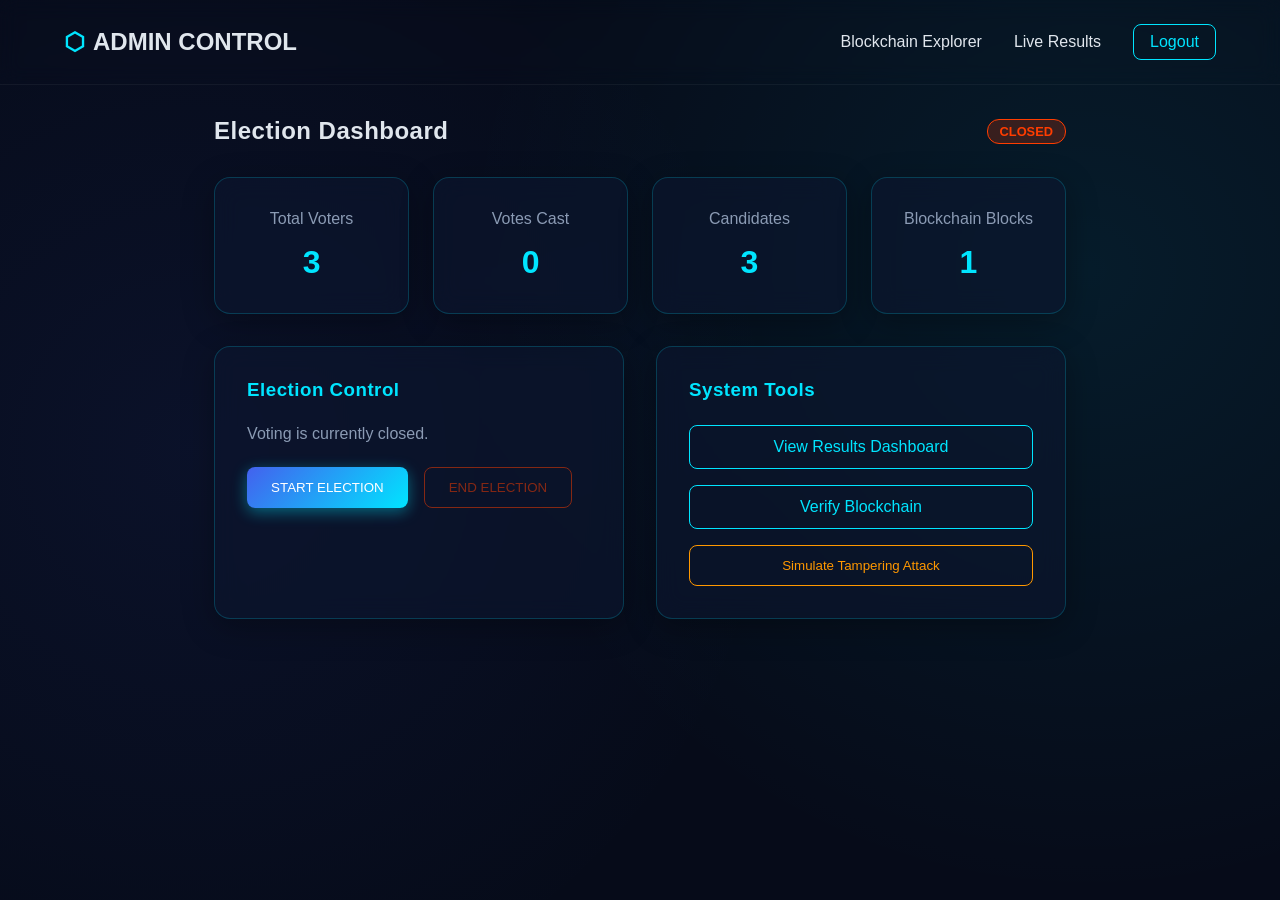
==== frontend/admin.html @ 610a8cd8 "Initial commit - ChainVote Blockchain E-Voting System" ====
<!DOCTYPE html>
<html lang="en">
<head>
    <meta charset="UTF-8">
    <title>ChainVote - Admin Portal</title>
    <link rel="stylesheet" href="css/style.css">
    <style>
        .admin-grid {
            display: grid;
            grid-template-columns: repeat(4, 1fr);
            gap: 1.5rem;
            margin-bottom: 2rem;
        }
        .stat-card { text-align: center; }
        .stat-val { font-size: 2rem; font-weight: bold; color: var(--primary); margin-top: 1rem; }
        .admin-controls {
            display: grid;
            grid-template-columns: 1fr 1fr;
            gap: 2rem;
        }
        .live-indicator {
            display: inline-block;
            padding: 0.25rem 0.75rem;
            border-radius: 12px;
            font-size: 0.8rem;
            font-weight: bold;
        }
        .indicator-live { background: rgba(0,230,118,0.2); color: var(--success); border: 1px solid var(--success); }
        .indicator-closed { background: rgba(255,61,0,0.2); color: var(--danger); border: 1px solid var(--danger); }
        
        /* Modal for tampering demo */
        .modal {
            display: none;
            position: fixed;
            top: 0; left: 0; right: 0; bottom: 0;
            background: rgba(0,0,0,0.8);
            backdrop-filter: blur(5px);
            z-index: 1000;
            justify-content: center;
            align-items: center;
        }
        .modal-content { background: var(--bg-main); width: 100%; max-width: 400px; padding: 2rem; border-radius: 12px; border: 1px solid var(--border); }
    </style>
</head>
<body>
    <nav>
        <div class="logo">
            <span class="logo-icon">⬡</span> ADMIN CONTROL
        </div>
        <div class="nav-links">
            <a href="blockchain.html">Blockchain Explorer</a>
            <a href="results.html">Live Results</a>
            <a href="#" onclick="logout()" class="btn btn-outline" style="padding: 0.5rem 1rem;">Logout</a>
        </div>
    </nav>

    <div class="container fade-in">
        <div style="display: flex; justify-content: space-between; align-items: center; margin-bottom: 2rem;">
            <h2>Election Dashboard</h2>
            <div id="statusBadge" class="live-indicator indicator-closed">CLOSED</div>
        </div>

        <div class="admin-grid">
            <div class="glass-panel stat-card">
                <div style="color:var(--text-muted)">Total Voters</div>
                <div class="stat-val" id="totalVoters">0</div>
            </div>
            <div class="glass-panel stat-card">
                <div style="color:var(--text-muted)">Votes Cast</div>
                <div class="stat-val" id="votesCast">0</div>
            </div>
            <div class="glass-panel stat-card">
                <div style="color:var(--text-muted)">Candidates</div>
                <div class="stat-val" id="totalCandidates">0</div>
            </div>
            <div class="glass-panel stat-card">
                <div style="color:var(--text-muted)">Blockchain Blocks</div>
                <div class="stat-val" id="totalBlocks">0</div>
            </div>
        </div>

        <div class="admin-controls">
            <div class="glass-panel">
                <h3 style="margin-bottom: 1.5rem; color: var(--primary);">Election Control</h3>
                
                <div id="controlMsg" style="margin-bottom: 1.5rem; color: var(--text-muted);">
                    Voting is currently closed.
                </div>
                
                <div style="display: flex; gap: 1rem;">
                    <button id="startBtn" class="btn btn-primary" onclick="toggleElection(true)">START ELECTION</button>
                    <button id="endBtn" class="btn btn-outline" style="color:var(--danger); border-color:var(--danger);" onclick="toggleElection(false)">END ELECTION</button>
                </div>
            </div>

            <div class="glass-panel">
                <h3 style="margin-bottom: 1.5rem; color: var(--primary);">System Tools</h3>
                
                <div style="display: flex; flex-direction: column; gap: 1rem;">
                    <a href="results.html" class="btn btn-outline" style="text-align: center;">View Results Dashboard</a>
                    <a href="blockchain.html" class="btn btn-outline" style="text-align: center;">Verify Blockchain</a>
                    <button onclick="document.getElementById('tamperModal').style.display='flex'" class="btn btn-outline" style="border-color: #ff9800; color: #ff9800;">Simulate Tampering Attack</button>
                </div>
            </div>
        </div>
    </div>

    <!-- Tamper Modal -->
    <div id="tamperModal" class="modal">
        <div class="modal-content slide-up">
            <h3 style="color: #ff9800; margin-bottom: 1rem;">Simulate Attack</h3>
            <p style="color: var(--text-muted); font-size: 0.9rem; margin-bottom: 1.5rem;">This will artificially modify a previous block's hash to demonstrate how the blockchain validation detects tampering.</p>
            <div style="display: flex; gap: 1rem;">
                <button onclick="document.getElementById('tamperModal').style.display='none'" class="btn btn-outline" style="flex:1;">Cancel</button>
                <button onclick="tamperBlock()" class="btn btn-primary" style="flex:1; background: linear-gradient(135deg, #ff9800 0%, #ff5722 100%);">Modify Hash</button>
            </div>
        </div>
    </div>

    <script src="js/app.js"></script>
    <script>
        // Use standard auth checking, fallback to manual logic to not break if checkAuth redirects wrong
        let user = null;
        try {
            const userStr = sessionStorage.getItem('currentUser');
            if(userStr) user = JSON.parse(userStr);
        } catch(e){}
        
        if (!user || user.role !== 'ADMIN') {
            // Simple mock bypass if needed, but normally redirect
            // window.location.href = 'login.html';
        }

        function updateAdminUI() {
            const users = JSON.parse(localStorage.getItem('users'));
            const cands = JSON.parse(localStorage.getItem('candidates'));
            const chain = JSON.parse(localStorage.getItem('blockchain'));
            const isLive = isElectionLive();
            
            let voterCount = 0;
            let votedCount = 0;
            
            for(let k in users) {
                if(users[k].role === 'VOTER') {
                    voterCount++;
                    if(users[k].hasVoted) votedCount++;
                }
            }
            
            document.getElementById('totalVoters').textContent = voterCount;
            document.getElementById('votesCast').textContent = votedCount;
            document.getElementById('totalCandidates').textContent = cands.length;
            document.getElementById('totalBlocks').textContent = chain.length;
            
            const badge = document.getElementById('statusBadge');
            const msg = document.getElementById('controlMsg');
            
            if(isLive) {
                badge.className = 'live-indicator indicator-live';
                badge.textContent = '● LIVE';
                msg.textContent = 'Election is LIVE. Voters can now cast their votes.';
                document.getElementById('startBtn').disabled = true;
                document.getElementById('startBtn').style.opacity = '0.5';
                document.getElementById('endBtn').disabled = false;
                document.getElementById('endBtn').style.opacity = '1';
            } else {
                badge.className = 'live-indicator indicator-closed';
                badge.textContent = 'CLOSED';
                msg.textContent = 'Voting is currently closed.';
                document.getElementById('startBtn').disabled = false;
                document.getElementById('startBtn').style.opacity = '1';
                document.getElementById('endBtn').disabled = true;
                document.getElementById('endBtn').style.opacity = '0.5';
            }
        }
        
        function toggleElection(live) {
            if(live) startElection();
            else endElection();
            updateAdminUI();
        }
        
        function tamperBlock() {
            const chain = JSON.parse(localStorage.getItem('blockchain'));
            if(chain.length > 1) {
                // Modify a random block (except genesis and the last one to break the link)
                const targetIdx = 0; // Break genesis link
                chain[targetIdx].hash = 'TAMPERED_HASH_DATA_INVALID';
                localStorage.setItem('blockchain', JSON.stringify(chain));
                alert("Block #0 has been tampered. Go to Verify Blockchain to see the integrity failure.");
            } else {
                alert("Need more blocks to tamper effectively.");
            }
            document.getElementById('tamperModal').style.display='none';
        }

        updateAdminUI();
        setInterval(updateAdminUI, 2000); // Auto refresh stats
    </script>
</body>
</html>
---- frontend/css/style.css ----
:root {
    --bg-main: #060b19;
    --bg-card: rgba(13, 23, 48, 0.6);
    --primary: #00e5ff;
    --primary-glow: rgba(0, 229, 255, 0.4);
    --secondary: #4361ee;
    --text-main: #e0e6ed;
    --text-muted: #8b9bb4;
    --border: rgba(0, 229, 255, 0.2);
    --success: #00e676;
    --danger: #ff3d00;
}

* {
    margin: 0;
    padding: 0;
    box-sizing: border-box;
    font-family: 'Inter', 'Segoe UI', Tahoma, Geneva, Verdana, sans-serif;
}

body {
    background-color: var(--bg-main);
    color: var(--text-main);
    min-height: 100vh;
    display: flex;
    flex-direction: column;
    background-image: 
        radial-gradient(circle at 15% 50%, rgba(67, 97, 238, 0.08) 0%, transparent 50%),
        radial-gradient(circle at 85% 30%, rgba(0, 229, 255, 0.08) 0%, transparent 50%);
    overflow-x: hidden;
}

a {
    text-decoration: none;
    color: inherit;
}

/* Glassmorphism Cards */
.glass-panel {
    background: var(--bg-card);
    backdrop-filter: blur(12px);
    -webkit-backdrop-filter: blur(12px);
    border: 1px solid var(--border);
    border-radius: 16px;
    padding: 2rem;
    box-shadow: 0 8px 32px 0 rgba(0, 0, 0, 0.3);
}

/* Typography */
h1, h2, h3, h4 {
    font-weight: 600;
    letter-spacing: 0.5px;
}

.text-gradient {
    background: linear-gradient(90deg, var(--primary) 0%, var(--secondary) 100%);
    -webkit-background-clip: text;
    -webkit-text-fill-color: transparent;
}

.subtitle {
    color: var(--text-muted);
    font-size: 1.1rem;
    line-height: 1.6;
}

/* Buttons */
.btn {
    display: inline-block;
    padding: 0.75rem 1.5rem;
    border-radius: 8px;
    font-weight: 500;
    cursor: pointer;
    transition: all 0.3s ease;
    border: none;
    outline: none;
    text-align: center;
}

.btn-primary {
    background: linear-gradient(135deg, var(--secondary) 0%, var(--primary) 100%);
    color: #fff;
    box-shadow: 0 4px 15px var(--primary-glow);
}

.btn-primary:hover {
    transform: translateY(-2px);
    box-shadow: 0 6px 20px var(--primary-glow);
}

.btn-outline {
    background: transparent;
    border: 1px solid var(--primary);
    color: var(--primary);
}

.btn-outline:hover {
    background: rgba(0, 229, 255, 0.1);
}

/* Navbar */
nav {
    display: flex;
    justify-content: space-between;
    align-items: center;
    padding: 1.5rem 5%;
    border-bottom: 1px solid rgba(255, 255, 255, 0.05);
    backdrop-filter: blur(10px);
    position: sticky;
    top: 0;
    z-index: 100;
}

.logo {
    font-size: 1.5rem;
    font-weight: 700;
    display: flex;
    align-items: center;
    gap: 0.5rem;
}

.logo-icon {
    color: var(--primary);
}

.nav-links {
    display: flex;
    gap: 2rem;
    align-items: center;
}

.nav-links a:hover {
    color: var(--primary);
}

/* Utilities */
.container {
    max-width: 1200px;
    margin: 0 auto;
    padding: 2rem 5%;
    flex: 1;
}

.grid {
    display: grid;
    gap: 2rem;
}

.flex-center {
    display: flex;
    justify-content: center;
    align-items: center;
}

/* Forms */
.form-group {
    margin-bottom: 1.5rem;
}

.form-group label {
    display: block;
    margin-bottom: 0.5rem;
    color: var(--text-muted);
    font-size: 0.9rem;
}

.form-control {
    width: 100%;
    padding: 0.8rem 1rem;
    background: rgba(0, 0, 0, 0.2);
    border: 1px solid rgba(255, 255, 255, 0.1);
    border-radius: 8px;
    color: var(--text-main);
    transition: all 0.3s ease;
}

.form-control:focus {
    border-color: var(--primary);
    outline: none;
    box-shadow: 0 0 0 2px rgba(0, 229, 255, 0.2);
}

/* Animations */
.fade-in { animation: fadeIn 0.8s ease forwards; }
.slide-up { animation: slideUp 0.8s ease forwards; }

@keyframes fadeIn {
    from { opacity: 0; }
    to { opacity: 1; }
}

@keyframes slideUp {
    from { opacity: 0; transform: translateY(20px); }
    to { opacity: 1; transform: translateY(0); }
}

/* Blockchain Nodes */
.blockchain-visual {
    display: flex;
    align-items: center;
    justify-content: center;
    gap: 1rem;
    flex-wrap: wrap;
}

.node {
    background: rgba(13, 23, 48, 0.8);
    border: 1px solid var(--primary);
    padding: 1rem;
    border-radius: 8px;
    min-width: 150px;
    position: relative;
    box-shadow: 0 0 15px rgba(0, 229, 255, 0.1);
    font-size: 0.8rem;
}

.node-header {
    font-weight: 600;
    color: var(--primary);
    margin-bottom: 0.5rem;
    border-bottom: 1px solid rgba(255, 255, 255, 0.1);
    padding-bottom: 0.5rem;
}

.node-link {
    color: var(--primary);
    font-size: 1.5rem;
}

.hash-text {
    font-family: monospace;
    color: var(--text-muted);
    word-break: break-all;
}

/* Responsive */
@media (max-width: 768px) {
    .nav-links {
        display: none; /* simple mobile handling for demo */
    }
    .grid {
        grid-template-columns: 1fr !important;
    }
}
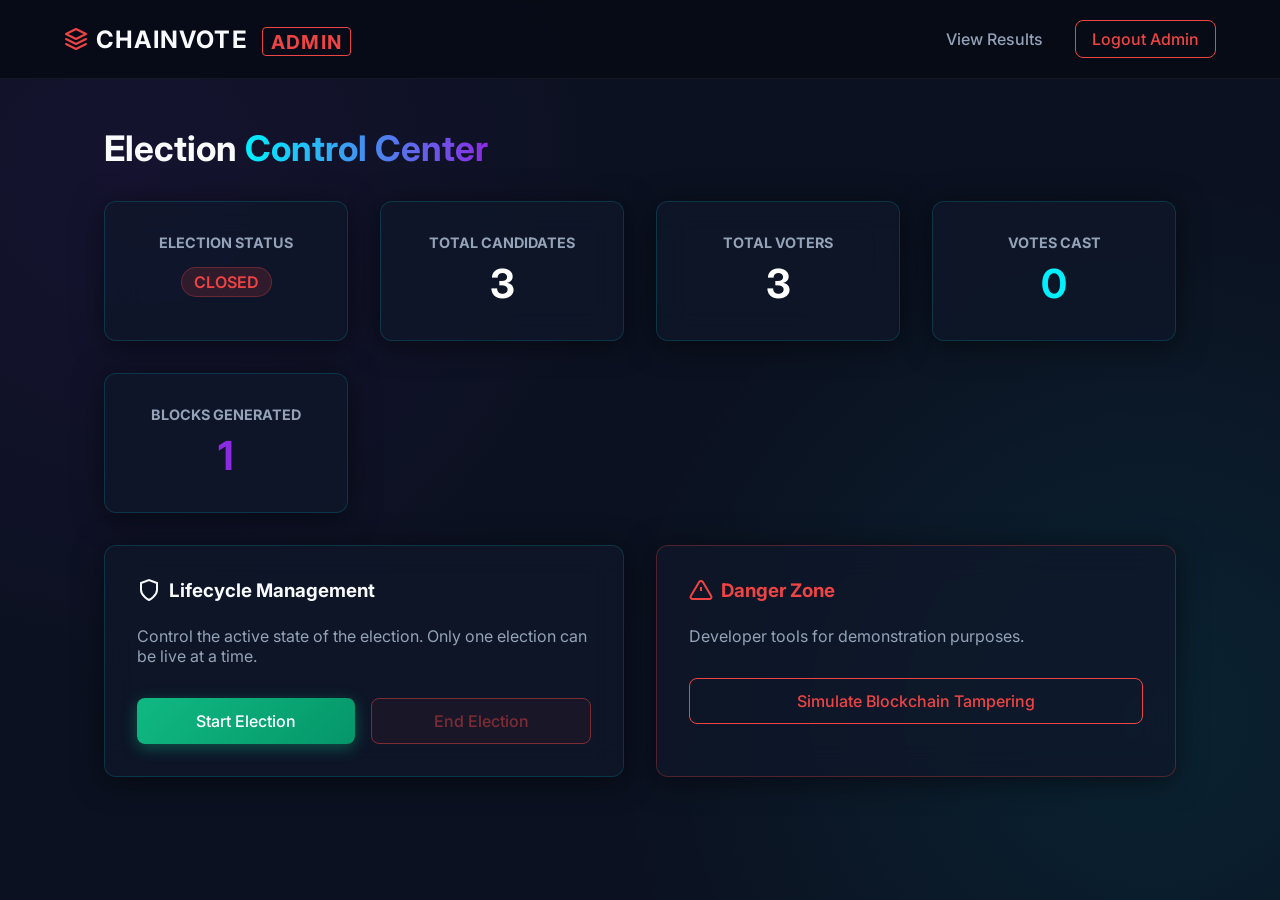
==== commit e12c3de5: "Redesign ChainVote frontend UI" ====
--- a/frontend/admin.html
+++ b/frontend/admin.html
@@ -4,119 +4,77 @@
     <meta charset="UTF-8">
     <title>ChainVote - Admin Portal</title>
     <link rel="stylesheet" href="css/style.css">
-    <style>
-        .admin-grid {
-            display: grid;
-            grid-template-columns: repeat(4, 1fr);
-            gap: 1.5rem;
-            margin-bottom: 2rem;
-        }
-        .stat-card { text-align: center; }
-        .stat-val { font-size: 2rem; font-weight: bold; color: var(--primary); margin-top: 1rem; }
-        .admin-controls {
-            display: grid;
-            grid-template-columns: 1fr 1fr;
-            gap: 2rem;
-        }
-        .live-indicator {
-            display: inline-block;
-            padding: 0.25rem 0.75rem;
-            border-radius: 12px;
-            font-size: 0.8rem;
-            font-weight: bold;
-        }
-        .indicator-live { background: rgba(0,230,118,0.2); color: var(--success); border: 1px solid var(--success); }
-        .indicator-closed { background: rgba(255,61,0,0.2); color: var(--danger); border: 1px solid var(--danger); }
-        
-        /* Modal for tampering demo */
-        .modal {
-            display: none;
-            position: fixed;
-            top: 0; left: 0; right: 0; bottom: 0;
-            background: rgba(0,0,0,0.8);
-            backdrop-filter: blur(5px);
-            z-index: 1000;
-            justify-content: center;
-            align-items: center;
-        }
-        .modal-content { background: var(--bg-main); width: 100%; max-width: 400px; padding: 2rem; border-radius: 12px; border: 1px solid var(--border); }
-    </style>
 </head>
 <body>
     <nav>
         <div class="logo">
-            <span class="logo-icon">⬡</span> ADMIN CONTROL
+            <svg width="24" height="24" viewBox="0 0 24 24" fill="none" stroke="var(--danger)" stroke-width="2" stroke-linecap="round" stroke-linejoin="round" class="logo-icon"><polygon points="12 2 2 7 12 12 22 7 12 2"></polygon><polyline points="2 17 12 22 22 17"></polyline><polyline points="2 12 12 17 22 12"></polyline></svg>
+            <span style="color: var(--text-main);">CHAINVOTE <span style="color: var(--danger); font-size: 0.8em; margin-left: 0.5rem; border: 1px solid var(--danger); padding: 0.1rem 0.5rem; border-radius: 4px; vertical-align: middle;">ADMIN</span></span>
         </div>
         <div class="nav-links">
-            <a href="blockchain.html">Blockchain Explorer</a>
-            <a href="results.html">Live Results</a>
-            <a href="#" onclick="logout()" class="btn btn-outline" style="padding: 0.5rem 1rem;">Logout</a>
+            <a href="results.html">View Results</a>
+            <a href="#" onclick="logout()" class="btn btn-outline" style="border-color: var(--danger); color: var(--danger); padding: 0.5rem 1rem;">Logout Admin</a>
         </div>
     </nav>
 
     <div class="container fade-in">
-        <div style="display: flex; justify-content: space-between; align-items: center; margin-bottom: 2rem;">
-            <h2>Election Dashboard</h2>
-            <div id="statusBadge" class="live-indicator indicator-closed">CLOSED</div>
-        </div>
-
-        <div class="admin-grid">
-            <div class="glass-panel stat-card">
-                <div style="color:var(--text-muted)">Total Voters</div>
-                <div class="stat-val" id="totalVoters">0</div>
+        <h2 style="margin-bottom: 2rem; font-size: 2.2rem;">Election <span class="text-gradient">Control Center</span></h2>
+        
+        <div class="grid" style="grid-template-columns: repeat(auto-fit, minmax(200px, 1fr)); margin-bottom: 2rem;">
+            <div class="glass-panel" style="text-align: center;">
+                <h3 style="color: var(--text-muted); font-size: 0.9rem; text-transform: uppercase;">Election Status</h3>
+                <div id="statusBadge" class="status-badge" style="margin-top: 1rem; font-size: 1rem;"></div>
             </div>
-            <div class="glass-panel stat-card">
-                <div style="color:var(--text-muted)">Votes Cast</div>
-                <div class="stat-val" id="votesCast">0</div>
+            
+            <div class="glass-panel" style="text-align: center;">
+                <h3 style="color: var(--text-muted); font-size: 0.9rem; text-transform: uppercase;">Total Candidates</h3>
+                <p id="totalCandidates" style="font-size: 2.5rem; font-weight: 700; color: #fff; margin-top: 0.5rem;">0</p>
             </div>
-            <div class="glass-panel stat-card">
-                <div style="color:var(--text-muted)">Candidates</div>
-                <div class="stat-val" id="totalCandidates">0</div>
+            <div class="glass-panel" style="text-align: center;">
+                <h3 style="color: var(--text-muted); font-size: 0.9rem; text-transform: uppercase;">Total Voters</h3>
+                <p id="totalVoters" style="font-size: 2.5rem; font-weight: 700; color: #fff; margin-top: 0.5rem;">0</p>
             </div>
-            <div class="glass-panel stat-card">
-                <div style="color:var(--text-muted)">Blockchain Blocks</div>
-                <div class="stat-val" id="totalBlocks">0</div>
+            <div class="glass-panel" style="text-align: center;">
+                <h3 style="color: var(--text-muted); font-size: 0.9rem; text-transform: uppercase;">Votes Cast</h3>
+                <p id="votesCast" style="font-size: 2.5rem; font-weight: 700; color: var(--primary); margin-top: 0.5rem;">0</p>
+            </div>
+            <div class="glass-panel" style="text-align: center;">
+                <h3 style="color: var(--text-muted); font-size: 0.9rem; text-transform: uppercase;">Blocks Generated</h3>
+                <p id="totalBlocks" style="font-size: 2.5rem; font-weight: 700; color: var(--secondary); margin-top: 0.5rem;">0</p>
             </div>
         </div>
 
-        <div class="admin-controls">
+        <div id="controlMsg" style="margin-bottom: 2rem; padding: 1rem; border-radius: 8px; display: none;"></div>
+
+        <div class="grid" style="grid-template-columns: 1fr 1fr; gap: 2rem;">
             <div class="glass-panel">
-                <h3 style="margin-bottom: 1.5rem; color: var(--primary);">Election Control</h3>
-                
-                <div id="controlMsg" style="margin-bottom: 1.5rem; color: var(--text-muted);">
-                    Voting is currently closed.
-                </div>
-                
+                <h3 style="margin-bottom: 1.5rem; display: flex; align-items: center; gap: 0.5rem;"><svg width="24" height="24" viewBox="0 0 24 24" fill="none" stroke="currentColor" stroke-width="2"><path d="M12 22s8-4 8-10V5l-8-3-8 3v7c0 6 8 10 8 10z"></path></svg> Lifecycle Management</h3>
+                <p style="color: var(--text-muted); margin-bottom: 2rem;">Control the active state of the election. Only one election can be live at a time.</p>
                 <div style="display: flex; gap: 1rem;">
-                    <button id="startBtn" class="btn btn-primary" onclick="toggleElection(true)">START ELECTION</button>
-                    <button id="endBtn" class="btn btn-outline" style="color:var(--danger); border-color:var(--danger);" onclick="toggleElection(false)">END ELECTION</button>
+                    <button id="startBtn" onclick="toggleElection(true)" class="btn btn-primary" style="flex: 1; background: linear-gradient(135deg, #10b981 0%, #059669 100%); box-shadow: 0 4px 15px rgba(16,185,129,0.4);">Start Election</button>
+                    <button id="endBtn" onclick="toggleElection(false)" class="btn btn-danger" style="flex: 1;">End Election</button>
                 </div>
             </div>
-
-            <div class="glass-panel">
-                <h3 style="margin-bottom: 1.5rem; color: var(--primary);">System Tools</h3>
-                
-                <div style="display: flex; flex-direction: column; gap: 1rem;">
-                    <a href="results.html" class="btn btn-outline" style="text-align: center;">View Results Dashboard</a>
-                    <a href="blockchain.html" class="btn btn-outline" style="text-align: center;">Verify Blockchain</a>
-                    <button onclick="document.getElementById('tamperModal').style.display='flex'" class="btn btn-outline" style="border-color: #ff9800; color: #ff9800;">Simulate Tampering Attack</button>
-                </div>
+            
+            <div class="glass-panel" style="border-color: rgba(239, 68, 68, 0.3);">
+                <h3 style="margin-bottom: 1.5rem; color: var(--danger); display: flex; align-items: center; gap: 0.5rem;"><svg width="24" height="24" viewBox="0 0 24 24" fill="none" stroke="currentColor" stroke-width="2"><path d="M10.29 3.86L1.82 18a2 2 0 0 0 1.71 3h16.94a2 2 0 0 0 1.71-3L13.71 3.86a2 2 0 0 0-3.42 0z"></path><line x1="12" y1="9" x2="12" y2="13"></line><line x1="12" y1="17" x2="12.01" y2="17"></line></svg> Danger Zone</h3>
+                <p style="color: var(--text-muted); margin-bottom: 2rem;">Developer tools for demonstration purposes.</p>
+                <button onclick="document.getElementById('tamperModal').style.display='flex'" class="btn btn-outline" style="border-color: var(--danger); color: var(--danger); width: 100%;">Simulate Blockchain Tampering</button>
             </div>
         </div>
     </div>
 
     <!-- Tamper Modal -->
     <div id="tamperModal" class="modal">
-        <div class="modal-content slide-up">
-            <h3 style="color: #ff9800; margin-bottom: 1rem;">Simulate Attack</h3>
-            <p style="color: var(--text-muted); font-size: 0.9rem; margin-bottom: 1.5rem;">This will artificially modify a previous block's hash to demonstrate how the blockchain validation detects tampering.</p>
-            <div style="display: flex; gap: 1rem;">
-                <button onclick="document.getElementById('tamperModal').style.display='none'" class="btn btn-outline" style="flex:1;">Cancel</button>
-                <button onclick="tamperBlock()" class="btn btn-primary" style="flex:1; background: linear-gradient(135deg, #ff9800 0%, #ff5722 100%);">Modify Hash</button>
+        <div class="glass-panel modal-content slide-up" style="border-color: var(--danger);">
+            <h2 style="color: var(--danger); margin-bottom: 1rem;">Simulate Tampering</h2>
+            <p style="margin-bottom: 1.5rem; color: var(--text-muted);">This will modify a random block's data without recalculating hashes, effectively breaking the chain's integrity.</p>
+            <div style="display: flex; gap: 1rem; justify-content: center;">
+                <button onclick="document.getElementById('tamperModal').style.display='none'" class="btn btn-outline">Cancel</button>
+                <button onclick="tamperBlock()" class="btn btn-danger">Execute Tamper</button>
             </div>
         </div>
     </div>
-
     <script src="js/app.js"></script>
     <script>
         // Use standard auth checking, fallback to manual logic to not break if checkAuth redirects wrong
@@ -198,4 +156,4 @@
         setInterval(updateAdminUI, 2000); // Auto refresh stats
     </script>
 </body>
-</html>
+</html>
--- a/frontend/css/style.css
+++ b/frontend/css/style.css
@@ -1,21 +1,24 @@
+@import url('https://fonts.googleapis.com/css2?family=Inter:wght@300;400;500;600;700&display=swap');
+
 :root {
-    --bg-main: #060b19;
-    --bg-card: rgba(13, 23, 48, 0.6);
-    --primary: #00e5ff;
-    --primary-glow: rgba(0, 229, 255, 0.4);
-    --secondary: #4361ee;
-    --text-main: #e0e6ed;
-    --text-muted: #8b9bb4;
-    --border: rgba(0, 229, 255, 0.2);
-    --success: #00e676;
-    --danger: #ff3d00;
+    --bg-main: #0B1120;
+    --bg-card: rgba(15, 23, 42, 0.7);
+    --primary: #00F0FF;
+    --primary-glow: rgba(0, 240, 255, 0.5);
+    --secondary: #8A2BE2;
+    --secondary-glow: rgba(138, 43, 226, 0.5);
+    --text-main: #f8fafc;
+    --text-muted: #94a3b8;
+    --border: rgba(0, 240, 255, 0.15);
+    --success: #10b981;
+    --danger: #ef4444;
 }
 
 * {
     margin: 0;
     padding: 0;
     box-sizing: border-box;
-    font-family: 'Inter', 'Segoe UI', Tahoma, Geneva, Verdana, sans-serif;
+    font-family: 'Inter', sans-serif;
 }
 
 body {
@@ -25,173 +28,227 @@
     display: flex;
     flex-direction: column;
     background-image: 
-        radial-gradient(circle at 15% 50%, rgba(67, 97, 238, 0.08) 0%, transparent 50%),
-        radial-gradient(circle at 85% 30%, rgba(0, 229, 255, 0.08) 0%, transparent 50%);
+        radial-gradient(circle at 10% 20%, rgba(138, 43, 226, 0.08) 0%, transparent 40%),
+        radial-gradient(circle at 90% 80%, rgba(0, 240, 255, 0.08) 0%, transparent 40%);
+    background-attachment: fixed;
     overflow-x: hidden;
 }
 
-a {
-    text-decoration: none;
-    color: inherit;
-}
-
-/* Glassmorphism Cards */
+a { text-decoration: none; color: inherit; }
+
+/* Glassmorphism */
 .glass-panel {
     background: var(--bg-card);
-    backdrop-filter: blur(12px);
-    -webkit-backdrop-filter: blur(12px);
+    backdrop-filter: blur(16px);
+    -webkit-backdrop-filter: blur(16px);
     border: 1px solid var(--border);
-    border-radius: 16px;
+    border-radius: 12px;
     padding: 2rem;
-    box-shadow: 0 8px 32px 0 rgba(0, 0, 0, 0.3);
+    box-shadow: 0 4px 30px rgba(0, 0, 0, 0.5);
+    transition: transform 0.3s ease, box-shadow 0.3s ease, border-color 0.3s ease;
+}
+.glass-panel:hover {
+    border-color: rgba(0, 240, 255, 0.3);
+    box-shadow: 0 8px 40px rgba(0, 0, 0, 0.6);
 }
 
 /* Typography */
-h1, h2, h3, h4 {
-    font-weight: 600;
-    letter-spacing: 0.5px;
-}
-
 .text-gradient {
     background: linear-gradient(90deg, var(--primary) 0%, var(--secondary) 100%);
     -webkit-background-clip: text;
     -webkit-text-fill-color: transparent;
 }
-
-.subtitle {
-    color: var(--text-muted);
-    font-size: 1.1rem;
-    line-height: 1.6;
-}
+.subtitle { color: var(--text-muted); font-size: 1.1rem; line-height: 1.6; }
 
 /* Buttons */
 .btn {
-    display: inline-block;
-    padding: 0.75rem 1.5rem;
+    display: inline-flex;
+    align-items: center;
+    justify-content: center;
+    padding: 0.75rem 1.75rem;
     border-radius: 8px;
     font-weight: 500;
+    font-size: 1rem;
     cursor: pointer;
-    transition: all 0.3s ease;
+    transition: all 0.3s cubic-bezier(0.4, 0, 0.2, 1);
     border: none;
     outline: none;
     text-align: center;
-}
-
+    gap: 0.5rem;
+}
 .btn-primary {
     background: linear-gradient(135deg, var(--secondary) 0%, var(--primary) 100%);
     color: #fff;
-    box-shadow: 0 4px 15px var(--primary-glow);
-}
-
+    box-shadow: 0 4px 15px rgba(138, 43, 226, 0.4);
+    position: relative;
+    overflow: hidden;
+    z-index: 1;
+}
+.btn-primary::before {
+    content: '';
+    position: absolute;
+    top: 0; left: 0; right: 0; bottom: 0;
+    background: linear-gradient(135deg, var(--primary) 0%, var(--secondary) 100%);
+    z-index: -1;
+    transition: opacity 0.3s ease;
+    opacity: 0;
+}
+.btn-primary:hover::before { opacity: 1; }
 .btn-primary:hover {
     transform: translateY(-2px);
-    box-shadow: 0 6px 20px var(--primary-glow);
-}
+    box-shadow: 0 6px 20px rgba(0, 240, 255, 0.5);
+}
+.btn-primary:disabled {
+    background: #334155;
+    color: #94a3b8;
+    box-shadow: none;
+    cursor: not-allowed;
+    transform: none;
+}
+.btn-primary:disabled::before { display: none; }
 
 .btn-outline {
     background: transparent;
     border: 1px solid var(--primary);
     color: var(--primary);
 }
-
 .btn-outline:hover {
-    background: rgba(0, 229, 255, 0.1);
-}
-
-/* Navbar */
+    background: rgba(0, 240, 255, 0.1);
+    box-shadow: 0 0 15px rgba(0, 240, 255, 0.2);
+}
+.btn-danger {
+    background: rgba(239, 68, 68, 0.1);
+    border: 1px solid var(--danger);
+    color: var(--danger);
+}
+.btn-danger:hover {
+    background: var(--danger);
+    color: #fff;
+    box-shadow: 0 4px 15px rgba(239, 68, 68, 0.4);
+}
+
+/* Nav */
 nav {
     display: flex;
     justify-content: space-between;
     align-items: center;
-    padding: 1.5rem 5%;
+    padding: 1.25rem 5%;
     border-bottom: 1px solid rgba(255, 255, 255, 0.05);
-    backdrop-filter: blur(10px);
+    background: rgba(5, 11, 20, 0.8);
+    backdrop-filter: blur(12px);
     position: sticky;
     top: 0;
     z-index: 100;
 }
-
 .logo {
     font-size: 1.5rem;
     font-weight: 700;
     display: flex;
     align-items: center;
     gap: 0.5rem;
-}
-
-.logo-icon {
+    letter-spacing: 0.05em;
+    color: #fff;
+}
+.logo-icon { color: var(--primary); }
+.nav-links { display: flex; gap: 2rem; align-items: center; }
+.nav-links a { font-weight: 500; color: var(--text-muted); transition: color 0.3s ease; }
+.nav-links a:hover, .nav-links a.active { color: var(--primary); }
+
+/* Layout Utilities */
+.container { max-width: 1200px; margin: 0 auto; padding: 3rem 5%; flex: 1; width: 100%; }
+.grid { display: grid; gap: 2rem; }
+
+/* Dashboard Layout */
+.dashboard-grid {
+    display: grid;
+    grid-template-columns: 250px 1fr;
+    gap: 2rem;
+    align-items: start;
+}
+.sidebar { display: flex; flex-direction: column; gap: 0.5rem; padding: 1.5rem; }
+.sidebar a {
+    padding: 0.75rem 1rem;
+    border-radius: 8px;
+    color: var(--text-muted);
+    transition: all 0.3s ease;
+    font-weight: 500;
+}
+.sidebar a:hover, .sidebar a.active {
+    background: rgba(0, 240, 255, 0.1);
     color: var(--primary);
 }
 
-.nav-links {
-    display: flex;
-    gap: 2rem;
-    align-items: center;
-}
-
-.nav-links a:hover {
-    color: var(--primary);
-}
-
-/* Utilities */
-.container {
-    max-width: 1200px;
-    margin: 0 auto;
-    padding: 2rem 5%;
-    flex: 1;
-}
-
-.grid {
-    display: grid;
-    gap: 2rem;
-}
-
-.flex-center {
-    display: flex;
-    justify-content: center;
-    align-items: center;
-}
-
 /* Forms */
-.form-group {
-    margin-bottom: 1.5rem;
-}
-
+.form-group { margin-bottom: 1.5rem; }
 .form-group label {
     display: block;
     margin-bottom: 0.5rem;
     color: var(--text-muted);
     font-size: 0.9rem;
-}
-
+    font-weight: 500;
+}
 .form-control {
     width: 100%;
-    padding: 0.8rem 1rem;
-    background: rgba(0, 0, 0, 0.2);
+    padding: 0.8rem 1.2rem;
+    background: rgba(0, 0, 0, 0.3);
     border: 1px solid rgba(255, 255, 255, 0.1);
     border-radius: 8px;
-    color: var(--text-main);
+    color: #fff;
+    font-size: 1rem;
     transition: all 0.3s ease;
 }
-
 .form-control:focus {
     border-color: var(--primary);
     outline: none;
-    box-shadow: 0 0 0 2px rgba(0, 229, 255, 0.2);
-}
+    box-shadow: 0 0 0 3px rgba(0, 240, 255, 0.15);
+}
+
+/* Modals */
+.modal {
+    display: none;
+    position: fixed;
+    top: 0; left: 0; right: 0; bottom: 0;
+    background: rgba(5, 11, 20, 0.8);
+    backdrop-filter: blur(8px);
+    z-index: 1000;
+    align-items: center;
+    justify-content: center;
+}
+.modal-content { width: 100%; max-width: 500px; text-align: center; }
+.success-animation { font-size: 4rem; color: var(--success); margin-bottom: 1rem; animation: scaleIn 0.5s cubic-bezier(0.175, 0.885, 0.32, 1.275) forwards; }
 
 /* Animations */
-.fade-in { animation: fadeIn 0.8s ease forwards; }
-.slide-up { animation: slideUp 0.8s ease forwards; }
-
-@keyframes fadeIn {
-    from { opacity: 0; }
-    to { opacity: 1; }
-}
-
-@keyframes slideUp {
-    from { opacity: 0; transform: translateY(20px); }
-    to { opacity: 1; transform: translateY(0); }
+.fade-in { animation: fadeIn 0.6s ease forwards; }
+.slide-up { animation: slideUp 0.6s cubic-bezier(0.16, 1, 0.3, 1) forwards; }
+@keyframes fadeIn { from { opacity: 0; } to { opacity: 1; } }
+@keyframes slideUp { from { opacity: 0; transform: translateY(30px); } to { opacity: 1; transform: translateY(0); } }
+@keyframes scaleIn { from { transform: scale(0); } to { transform: scale(1); } }
+
+/* Candidate Card */
+.candidate-card {
+    display: flex;
+    justify-content: space-between;
+    align-items: center;
+    margin-bottom: 1rem;
+    cursor: pointer;
+    background: rgba(255,255,255,0.02);
+}
+.candidate-card.selected {
+    border-color: var(--primary);
+    background: rgba(0, 240, 255, 0.05);
+    box-shadow: 0 0 20px rgba(0, 240, 255, 0.1);
+}
+.candidate-symbol {
+    width: 50px;
+    height: 50px;
+    background: rgba(255, 255, 255, 0.05);
+    border-radius: 10px;
+    display: flex;
+    align-items: center;
+    justify-content: center;
+    font-size: 1.5rem;
+    margin-right: 1.5rem;
+    border: 1px solid rgba(255, 255, 255, 0.1);
 }
 
 /* Blockchain Nodes */
@@ -202,43 +259,78 @@
     gap: 1rem;
     flex-wrap: wrap;
 }
-
 .node {
-    background: rgba(13, 23, 48, 0.8);
+    background: rgba(15, 23, 42, 0.8);
     border: 1px solid var(--primary);
-    padding: 1rem;
-    border-radius: 8px;
-    min-width: 150px;
+    padding: 1.5rem;
+    border-radius: 12px;
+    min-width: 200px;
     position: relative;
-    box-shadow: 0 0 15px rgba(0, 229, 255, 0.1);
+    box-shadow: 0 4px 20px rgba(0, 240, 255, 0.15);
+    font-size: 0.85rem;
+}
+.node-header {
+    font-weight: 700;
+    color: var(--primary);
+    margin-bottom: 0.75rem;
+    border-bottom: 1px solid rgba(255, 255, 255, 0.1);
+    padding-bottom: 0.75rem;
+    display: flex;
+    justify-content: space-between;
+    align-items: center;
+}
+.node-link { color: var(--primary); font-size: 1.5rem; }
+.hash-text { font-family: 'Courier New', Courier, monospace; color: var(--text-muted); word-break: break-all; }
+
+/* Status Badges */
+.status-badge {
+    padding: 0.25rem 0.75rem;
+    border-radius: 9999px;
     font-size: 0.8rem;
-}
-
-.node-header {
     font-weight: 600;
-    color: var(--primary);
-    margin-bottom: 0.5rem;
-    border-bottom: 1px solid rgba(255, 255, 255, 0.1);
-    padding-bottom: 0.5rem;
-}
-
-.node-link {
-    color: var(--primary);
-    font-size: 1.5rem;
-}
-
-.hash-text {
-    font-family: monospace;
-    color: var(--text-muted);
-    word-break: break-all;
-}
-
-/* Responsive */
+    display: inline-flex;
+    align-items: center;
+    gap: 0.5rem;
+}
+.status-live { background: rgba(16, 185, 129, 0.15); color: var(--success); border: 1px solid rgba(16, 185, 129, 0.3); }
+.status-closed { background: rgba(239, 68, 68, 0.15); color: var(--danger); border: 1px solid rgba(239, 68, 68, 0.3); }
+.dot { width: 8px; height: 8px; border-radius: 50%; }
+.dot-live { background: var(--success); box-shadow: 0 0 8px var(--success); }
+.dot-closed { background: var(--danger); }
+
+/* Results Bars */
+.progress-container {
+    width: 100%;
+    height: 10px;
+    background: rgba(0, 0, 0, 0.3);
+    border-radius: 5px;
+    margin-top: 0.75rem;
+    overflow: hidden;
+}
+.progress-bar, .bar-fill {
+    height: 100%;
+    background: linear-gradient(90deg, var(--primary), var(--secondary));
+    border-radius: 5px;
+    transition: width 1s ease;
+}
+
 @media (max-width: 768px) {
-    .nav-links {
-        display: none; /* simple mobile handling for demo */
-    }
-    .grid {
-        grid-template-columns: 1fr !important;
-    }
-}
+    .dashboard-grid { grid-template-columns: 1fr; }
+    .nav-links { display: none; }
+}
+
+/* Admin badge overrides */
+.live-indicator {
+    padding: 0.25rem 0.75rem;
+    border-radius: 9999px;
+    font-size: 0.8rem;
+    font-weight: 600;
+    display: inline-flex;
+    align-items: center;
+    gap: 0.5rem;
+}
+.indicator-live { background: rgba(16, 185, 129, 0.15); color: var(--success); border: 1px solid rgba(16, 185, 129, 0.3); }
+.indicator-closed { background: rgba(239, 68, 68, 0.15); color: var(--danger); border: 1px solid rgba(239, 68, 68, 0.3); }
+
+/* Additional fixes */
+.status-dot { width: 8px; height: 8px; border-radius: 50%; display: inline-block; margin-right: 0.5rem; }
